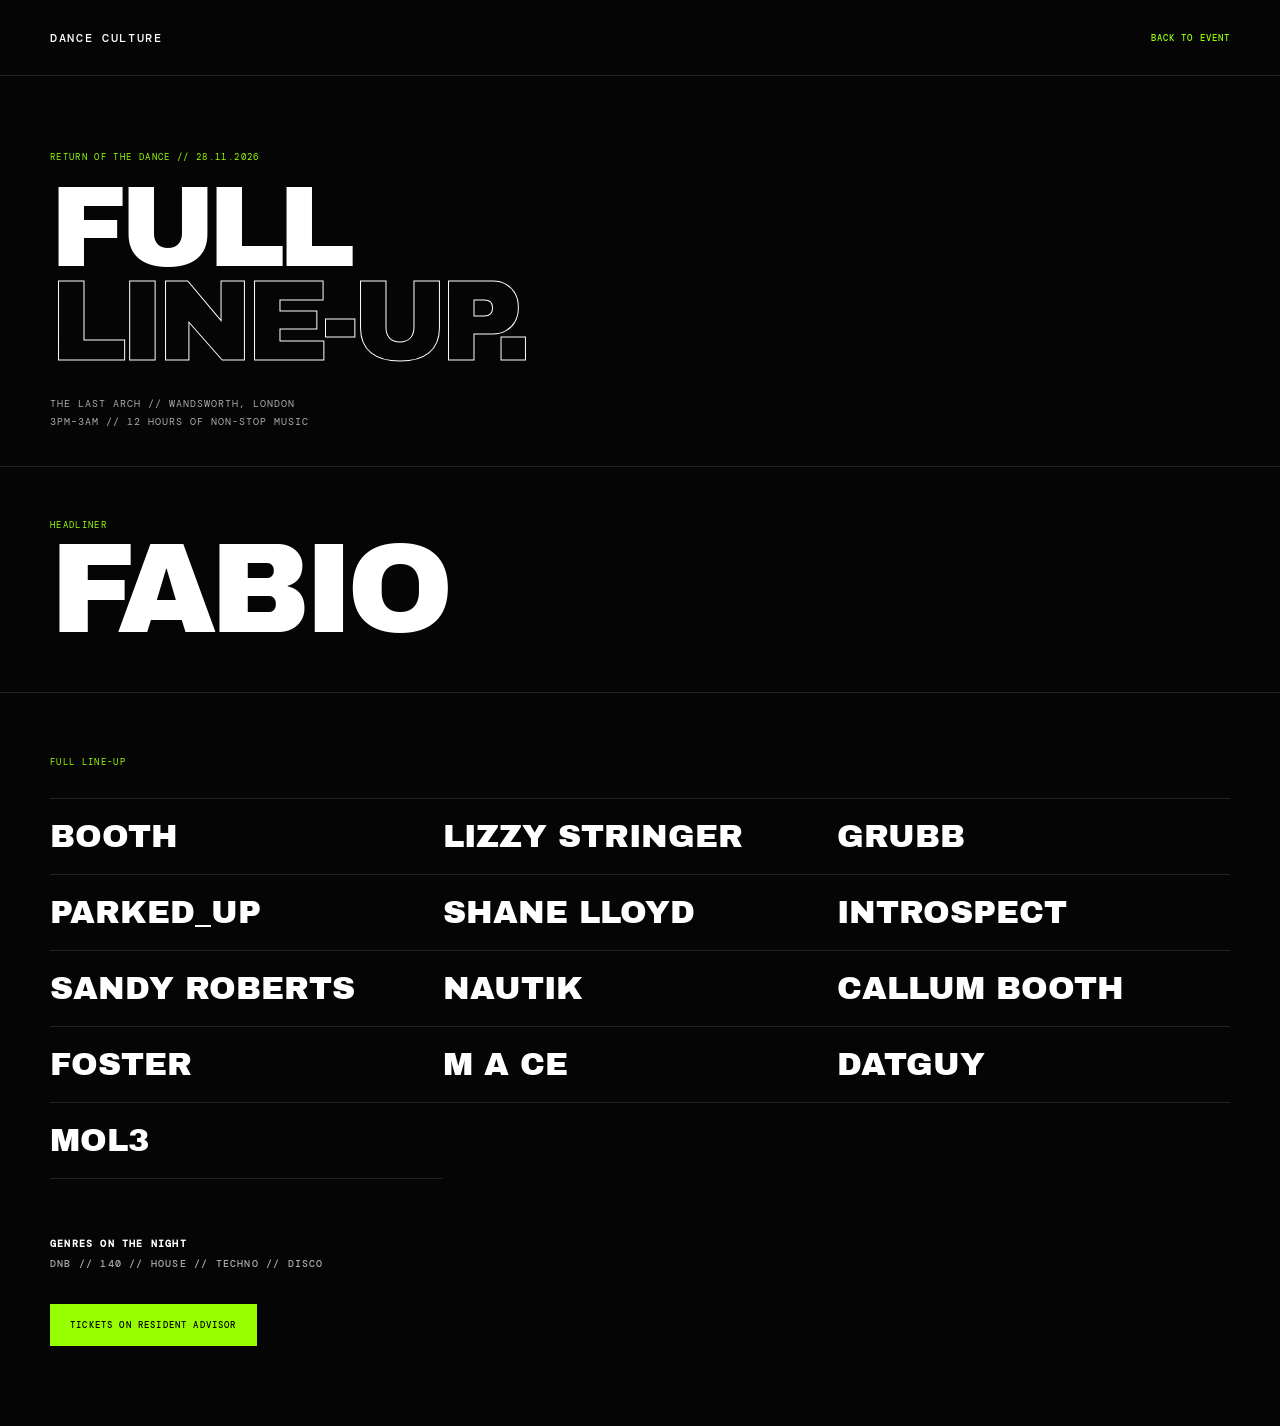
==== lineup.html @ 9f8c2e15 "Add Return of the Dance lineup page" ====
<!doctype html>
<html lang="en"><head><meta charset="utf-8"><meta name="viewport" content="width=device-width,initial-scale=1"><meta name="theme-color" content="#050505"><title>Return of the Dance — Line-up | Dance Culture</title><link rel="preconnect" href="https://fonts.googleapis.com"><link rel="preconnect" href="https://fonts.gstatic.com" crossorigin><link href="https://fonts.googleapis.com/css2?family=Archivo+Black&family=DM+Mono:wght@400;500&family=Inter:wght@400;600&display=swap" rel="stylesheet"><style>
:root{--acid:#98ff00}*{box-sizing:border-box}body{margin:0;background:#050505;color:#fff;font-family:Inter,Arial,sans-serif}.nav{height:76px;border-bottom:1px solid #222;display:flex;align-items:center}.wrap{width:min(1180px,calc(100% - 40px));margin:auto}.nav .wrap{display:flex;justify-content:space-between;align-items:center}.brand{font:500 12px 'DM Mono';letter-spacing:.14em;color:#fff;text-decoration:none}.back{font:500 9px 'DM Mono';letter-spacing:.12em;text-transform:uppercase;color:var(--acid);text-decoration:none}.hero{padding:75px 0 35px}.kicker{font:9px 'DM Mono';letter-spacing:.15em;color:var(--acid);text-transform:uppercase}.hero h1{font:clamp(58px,9vw,132px)/.82 'Archivo Black';letter-spacing:-.065em;margin:18px 0 25px}.hero h1 span{display:block;color:transparent;-webkit-text-stroke:1px #fff}.meta{font:10px 'DM Mono';letter-spacing:.1em;line-height:1.8;color:#aaa}.headliner{border-top:1px solid #222;border-bottom:1px solid #222;padding:45px 0}.headliner small{font:9px 'DM Mono';color:var(--acid);letter-spacing:.15em}.headliner strong{display:block;font:clamp(62px,10vw,150px)/.9 'Archivo Black';letter-spacing:-.05em}.lineup{padding:55px 0 80px}.lineup h2{font:9px 'DM Mono';color:var(--acid);letter-spacing:.15em;text-transform:uppercase;margin-bottom:30px}.names{display:grid;grid-template-columns:repeat(3,1fr);border-top:1px solid #222}.name{padding:20px 0;border-bottom:1px solid #222;font:clamp(20px,2.5vw,34px) 'Archivo Black';text-transform:uppercase}.genres{margin-top:55px;font:500 10px 'DM Mono';letter-spacing:.12em;color:#aaa;line-height:2}.genres strong{color:#fff}.cta{display:inline-block;margin-top:30px;padding:15px 20px;background:var(--acid);color:#050505;text-decoration:none;font:500 9px 'DM Mono';letter-spacing:.13em;text-transform:uppercase}@media(max-width:650px){.wrap{width:calc(100% - 32px)}.hero{padding-top:55px}.names{grid-template-columns:1fr 1fr}.name{font-size:18px}.headliner{padding:35px 0}}
</style></head><body><nav class="nav"><div class="wrap"><a class="brand" href="index.html">DANCE CULTURE</a><a class="back" href="index.html#tickets">Back to event</a></div></nav><main><section class="hero"><div class="wrap"><div class="kicker">Return of the Dance // 28.11.2026</div><h1>FULL <span>LINE-UP.</span></h1><div class="meta">THE LAST ARCH // WANDSWORTH, LONDON<br>3PM–3AM // 12 HOURS OF NON-STOP MUSIC</div></div></section><section class="headliner"><div class="wrap"><small>HEADLINER</small><strong>FABIO</strong></div></section><section class="lineup"><div class="wrap"><h2>Full line-up</h2><div class="names"><div class="name">Booth</div><div class="name">Lizzy Stringer</div><div class="name">Grubb</div><div class="name">Parked_Up</div><div class="name">Shane Lloyd</div><div class="name">Introspect</div><div class="name">Sandy Roberts</div><div class="name">Nautik</div><div class="name">Callum Booth</div><div class="name">Foster</div><div class="name">M A CE</div><div class="name">DatGuy</div><div class="name">Mol3</div></div><div class="genres"><strong>GENRES ON THE NIGHT</strong><br>DNB // 140 // HOUSE // TECHNO // DISCO</div><a class="cta" href="https://ra.co/promoters/195850" target="_blank" rel="noreferrer">Tickets on Resident Advisor</a></div></section></main></body></html>
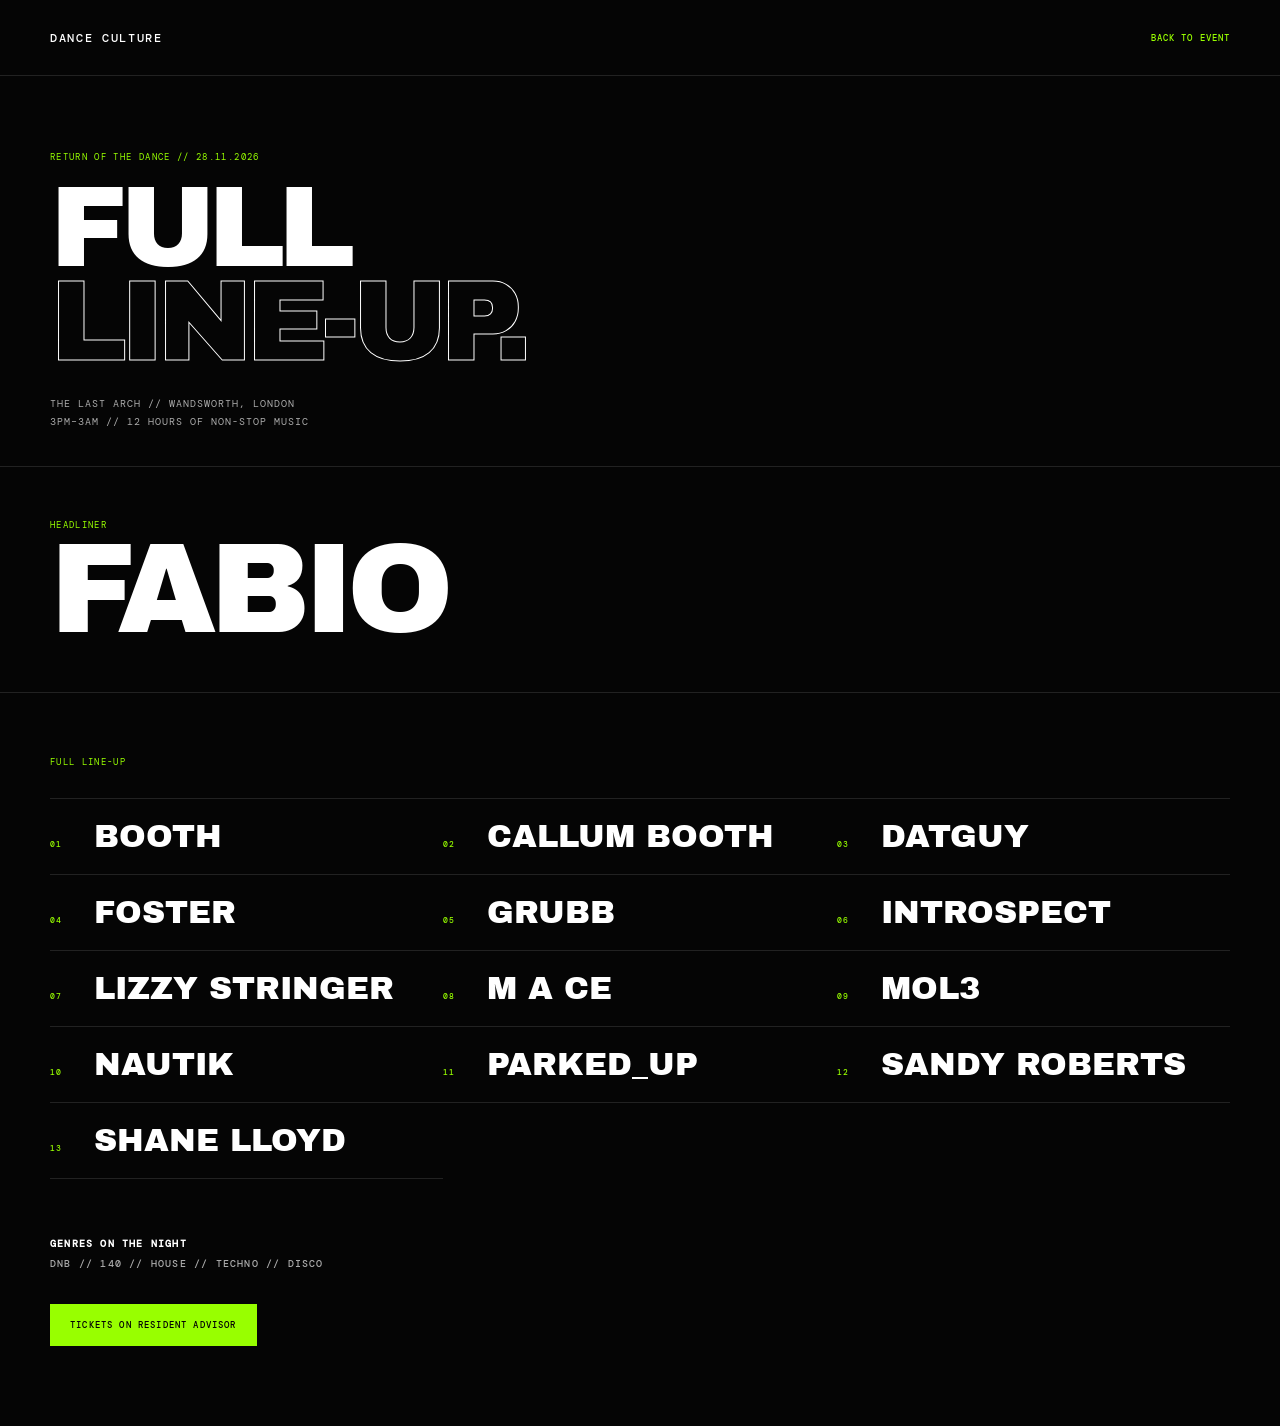
==== commit 7b324ed8: "Alphabetise and refine event lineup" ====
--- a/lineup.html
+++ b/lineup.html
@@ -1,4 +1,4 @@
 <!doctype html>
 <html lang="en"><head><meta charset="utf-8"><meta name="viewport" content="width=device-width,initial-scale=1"><meta name="theme-color" content="#050505"><title>Return of the Dance — Line-up | Dance Culture</title><link rel="preconnect" href="https://fonts.googleapis.com"><link rel="preconnect" href="https://fonts.gstatic.com" crossorigin><link href="https://fonts.googleapis.com/css2?family=Archivo+Black&family=DM+Mono:wght@400;500&family=Inter:wght@400;600&display=swap" rel="stylesheet"><style>
-:root{--acid:#98ff00}*{box-sizing:border-box}body{margin:0;background:#050505;color:#fff;font-family:Inter,Arial,sans-serif}.nav{height:76px;border-bottom:1px solid #222;display:flex;align-items:center}.wrap{width:min(1180px,calc(100% - 40px));margin:auto}.nav .wrap{display:flex;justify-content:space-between;align-items:center}.brand{font:500 12px 'DM Mono';letter-spacing:.14em;color:#fff;text-decoration:none}.back{font:500 9px 'DM Mono';letter-spacing:.12em;text-transform:uppercase;color:var(--acid);text-decoration:none}.hero{padding:75px 0 35px}.kicker{font:9px 'DM Mono';letter-spacing:.15em;color:var(--acid);text-transform:uppercase}.hero h1{font:clamp(58px,9vw,132px)/.82 'Archivo Black';letter-spacing:-.065em;margin:18px 0 25px}.hero h1 span{display:block;color:transparent;-webkit-text-stroke:1px #fff}.meta{font:10px 'DM Mono';letter-spacing:.1em;line-height:1.8;color:#aaa}.headliner{border-top:1px solid #222;border-bottom:1px solid #222;padding:45px 0}.headliner small{font:9px 'DM Mono';color:var(--acid);letter-spacing:.15em}.headliner strong{display:block;font:clamp(62px,10vw,150px)/.9 'Archivo Black';letter-spacing:-.05em}.lineup{padding:55px 0 80px}.lineup h2{font:9px 'DM Mono';color:var(--acid);letter-spacing:.15em;text-transform:uppercase;margin-bottom:30px}.names{display:grid;grid-template-columns:repeat(3,1fr);border-top:1px solid #222}.name{padding:20px 0;border-bottom:1px solid #222;font:clamp(20px,2.5vw,34px) 'Archivo Black';text-transform:uppercase}.genres{margin-top:55px;font:500 10px 'DM Mono';letter-spacing:.12em;color:#aaa;line-height:2}.genres strong{color:#fff}.cta{display:inline-block;margin-top:30px;padding:15px 20px;background:var(--acid);color:#050505;text-decoration:none;font:500 9px 'DM Mono';letter-spacing:.13em;text-transform:uppercase}@media(max-width:650px){.wrap{width:calc(100% - 32px)}.hero{padding-top:55px}.names{grid-template-columns:1fr 1fr}.name{font-size:18px}.headliner{padding:35px 0}}
-</style></head><body><nav class="nav"><div class="wrap"><a class="brand" href="index.html">DANCE CULTURE</a><a class="back" href="index.html#tickets">Back to event</a></div></nav><main><section class="hero"><div class="wrap"><div class="kicker">Return of the Dance // 28.11.2026</div><h1>FULL <span>LINE-UP.</span></h1><div class="meta">THE LAST ARCH // WANDSWORTH, LONDON<br>3PM–3AM // 12 HOURS OF NON-STOP MUSIC</div></div></section><section class="headliner"><div class="wrap"><small>HEADLINER</small><strong>FABIO</strong></div></section><section class="lineup"><div class="wrap"><h2>Full line-up</h2><div class="names"><div class="name">Booth</div><div class="name">Lizzy Stringer</div><div class="name">Grubb</div><div class="name">Parked_Up</div><div class="name">Shane Lloyd</div><div class="name">Introspect</div><div class="name">Sandy Roberts</div><div class="name">Nautik</div><div class="name">Callum Booth</div><div class="name">Foster</div><div class="name">M A CE</div><div class="name">DatGuy</div><div class="name">Mol3</div></div><div class="genres"><strong>GENRES ON THE NIGHT</strong><br>DNB // 140 // HOUSE // TECHNO // DISCO</div><a class="cta" href="https://ra.co/promoters/195850" target="_blank" rel="noreferrer">Tickets on Resident Advisor</a></div></section></main></body></html>+:root{--acid:#98ff00}*{box-sizing:border-box}body{margin:0;background:#050505;color:#fff;font-family:Inter,Arial,sans-serif}.nav{height:76px;border-bottom:1px solid #222;display:flex;align-items:center}.wrap{width:min(1180px,calc(100% - 40px));margin:auto}.nav .wrap{display:flex;justify-content:space-between;align-items:center}.brand{font:500 12px 'DM Mono';letter-spacing:.14em;color:#fff;text-decoration:none}.back{font:500 9px 'DM Mono';letter-spacing:.12em;text-transform:uppercase;color:var(--acid);text-decoration:none}.hero{padding:75px 0 35px}.kicker{font:9px 'DM Mono';letter-spacing:.15em;color:var(--acid);text-transform:uppercase}.hero h1{font:clamp(58px,9vw,132px)/.82 'Archivo Black';letter-spacing:-.065em;margin:18px 0 25px}.hero h1 span{display:block;color:transparent;-webkit-text-stroke:1px #fff}.meta{font:10px 'DM Mono';letter-spacing:.1em;line-height:1.8;color:#aaa}.headliner{border-top:1px solid #222;border-bottom:1px solid #222;padding:45px 0}.headliner small{font:9px 'DM Mono';color:var(--acid);letter-spacing:.15em}.headliner strong{display:block;font:clamp(62px,10vw,150px)/.9 'Archivo Black';letter-spacing:-.05em}.lineup{padding:55px 0 80px}.lineup h2{font:9px 'DM Mono';color:var(--acid);letter-spacing:.15em;text-transform:uppercase;margin-bottom:30px}.names{display:grid;grid-template-columns:repeat(3,1fr);border-top:1px solid #222}.name{display:flex;align-items:baseline;gap:16px;padding:20px 18px 20px 0;border-bottom:1px solid #222;font:clamp(20px,2.5vw,34px) 'Archivo Black';text-transform:uppercase}.name span{min-width:28px;color:var(--acid);font:500 8px 'DM Mono';letter-spacing:.12em}.genres{margin-top:55px;font:500 10px 'DM Mono';letter-spacing:.12em;color:#aaa;line-height:2}.genres strong{color:#fff}.cta{display:inline-block;margin-top:30px;padding:15px 20px;background:var(--acid);color:#050505;text-decoration:none;font:500 9px 'DM Mono';letter-spacing:.13em;text-transform:uppercase}@media(max-width:650px){.wrap{width:calc(100% - 32px)}.hero{padding-top:55px}.names{grid-template-columns:1fr 1fr}.name{font-size:18px}.headliner{padding:35px 0}}
+</style></head><body><nav class="nav"><div class="wrap"><a class="brand" href="index.html">DANCE CULTURE</a><a class="back" href="index.html#tickets">Back to event</a></div></nav><main><section class="hero"><div class="wrap"><div class="kicker">Return of the Dance // 28.11.2026</div><h1>FULL <span>LINE-UP.</span></h1><div class="meta">THE LAST ARCH // WANDSWORTH, LONDON<br>3PM–3AM // 12 HOURS OF NON-STOP MUSIC</div></div></section><section class="headliner"><div class="wrap"><small>HEADLINER</small><strong>FABIO</strong></div></section><section class="lineup"><div class="wrap"><h2>Full line-up</h2><div class="names"><div class="name"><span>01</span>Booth</div><div class="name"><span>02</span>Callum Booth</div><div class="name"><span>03</span>DatGuy</div><div class="name"><span>04</span>Foster</div><div class="name"><span>05</span>Grubb</div><div class="name"><span>06</span>Introspect</div><div class="name"><span>07</span>Lizzy Stringer</div><div class="name"><span>08</span>M A CE</div><div class="name"><span>09</span>Mol3</div><div class="name"><span>10</span>Nautik</div><div class="name"><span>11</span>Parked_Up</div><div class="name"><span>12</span>Sandy Roberts</div><div class="name"><span>13</span>Shane Lloyd</div></div><div class="genres"><strong>GENRES ON THE NIGHT</strong><br>DNB // 140 // HOUSE // TECHNO // DISCO</div><a class="cta" href="https://ra.co/promoters/195850" target="_blank" rel="noreferrer">Tickets on Resident Advisor</a></div></section></main></body></html>
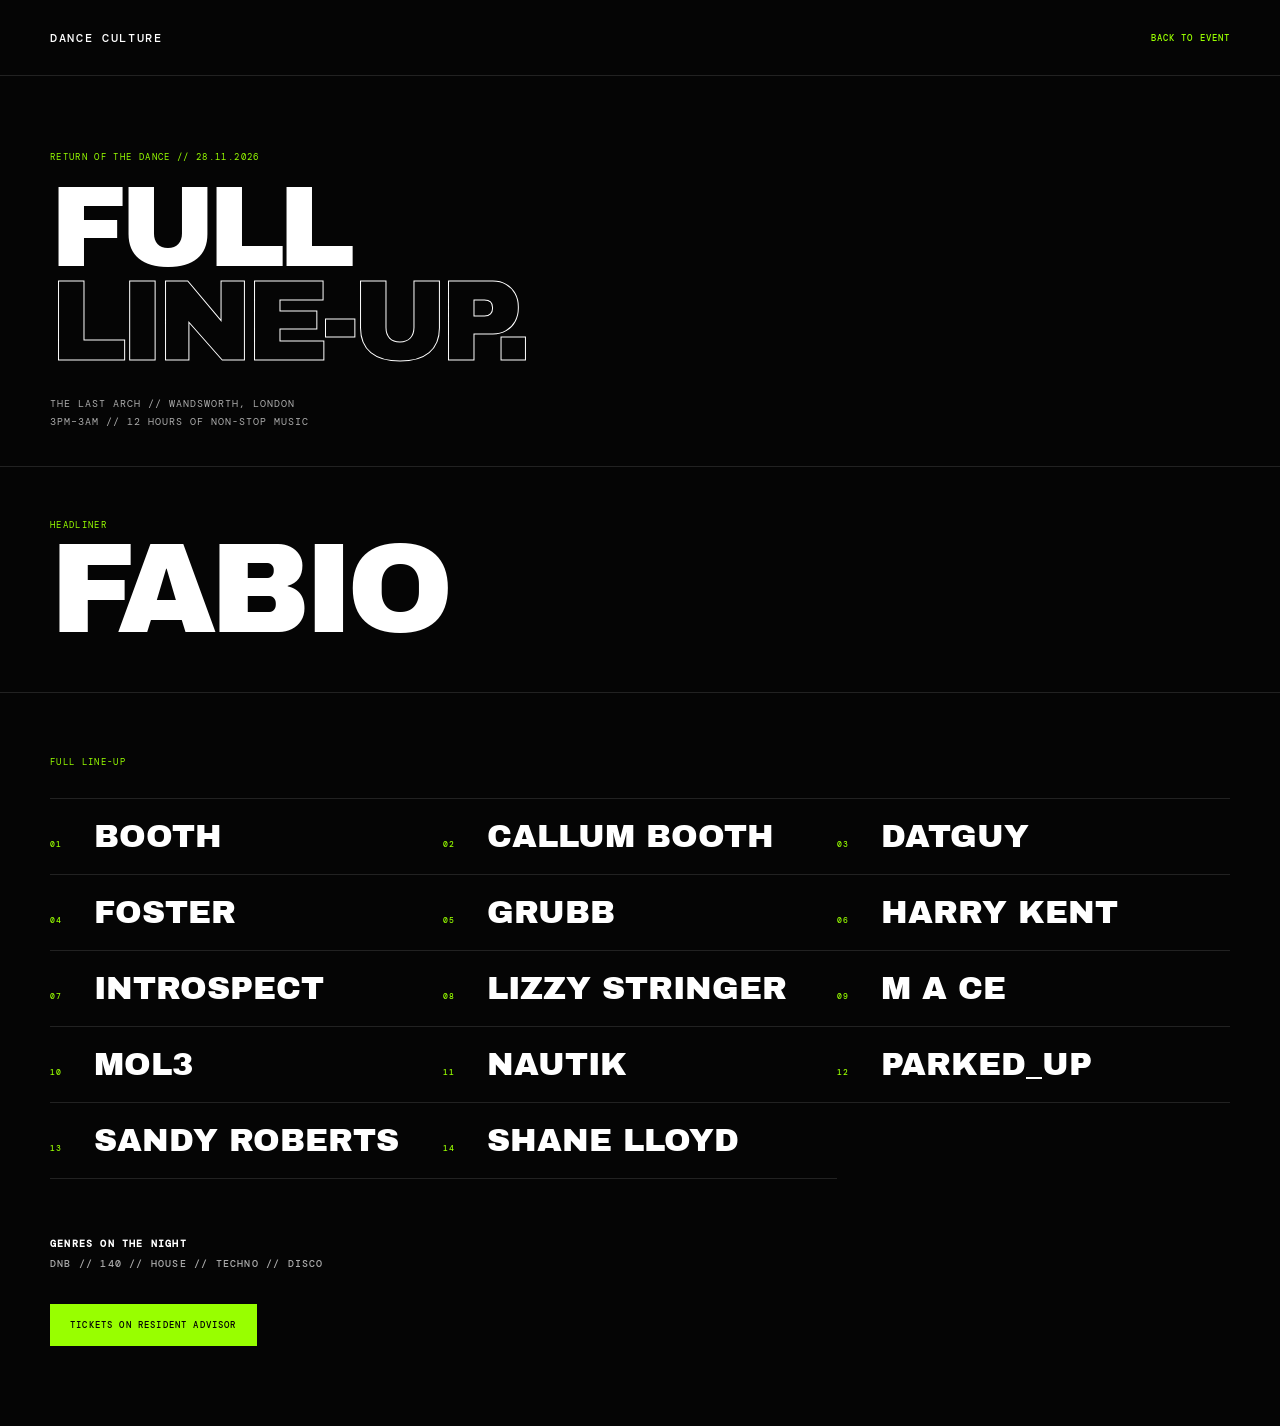
==== commit be900330: "Add Harry Kent to Return of the Dance lineup" ====
--- a/lineup.html
+++ b/lineup.html
@@ -1,4 +1,4 @@
 <!doctype html>
 <html lang="en"><head><meta charset="utf-8"><meta name="viewport" content="width=device-width,initial-scale=1"><meta name="theme-color" content="#050505"><title>Return of the Dance — Line-up | Dance Culture</title><link rel="preconnect" href="https://fonts.googleapis.com"><link rel="preconnect" href="https://fonts.gstatic.com" crossorigin><link href="https://fonts.googleapis.com/css2?family=Archivo+Black&family=DM+Mono:wght@400;500&family=Inter:wght@400;600&display=swap" rel="stylesheet"><style>
 :root{--acid:#98ff00}*{box-sizing:border-box}body{margin:0;background:#050505;color:#fff;font-family:Inter,Arial,sans-serif}.nav{height:76px;border-bottom:1px solid #222;display:flex;align-items:center}.wrap{width:min(1180px,calc(100% - 40px));margin:auto}.nav .wrap{display:flex;justify-content:space-between;align-items:center}.brand{font:500 12px 'DM Mono';letter-spacing:.14em;color:#fff;text-decoration:none}.back{font:500 9px 'DM Mono';letter-spacing:.12em;text-transform:uppercase;color:var(--acid);text-decoration:none}.hero{padding:75px 0 35px}.kicker{font:9px 'DM Mono';letter-spacing:.15em;color:var(--acid);text-transform:uppercase}.hero h1{font:clamp(58px,9vw,132px)/.82 'Archivo Black';letter-spacing:-.065em;margin:18px 0 25px}.hero h1 span{display:block;color:transparent;-webkit-text-stroke:1px #fff}.meta{font:10px 'DM Mono';letter-spacing:.1em;line-height:1.8;color:#aaa}.headliner{border-top:1px solid #222;border-bottom:1px solid #222;padding:45px 0}.headliner small{font:9px 'DM Mono';color:var(--acid);letter-spacing:.15em}.headliner strong{display:block;font:clamp(62px,10vw,150px)/.9 'Archivo Black';letter-spacing:-.05em}.lineup{padding:55px 0 80px}.lineup h2{font:9px 'DM Mono';color:var(--acid);letter-spacing:.15em;text-transform:uppercase;margin-bottom:30px}.names{display:grid;grid-template-columns:repeat(3,1fr);border-top:1px solid #222}.name{display:flex;align-items:baseline;gap:16px;padding:20px 18px 20px 0;border-bottom:1px solid #222;font:clamp(20px,2.5vw,34px) 'Archivo Black';text-transform:uppercase}.name span{min-width:28px;color:var(--acid);font:500 8px 'DM Mono';letter-spacing:.12em}.genres{margin-top:55px;font:500 10px 'DM Mono';letter-spacing:.12em;color:#aaa;line-height:2}.genres strong{color:#fff}.cta{display:inline-block;margin-top:30px;padding:15px 20px;background:var(--acid);color:#050505;text-decoration:none;font:500 9px 'DM Mono';letter-spacing:.13em;text-transform:uppercase}@media(max-width:650px){.wrap{width:calc(100% - 32px)}.hero{padding-top:55px}.names{grid-template-columns:1fr 1fr}.name{font-size:18px}.headliner{padding:35px 0}}
-</style></head><body><nav class="nav"><div class="wrap"><a class="brand" href="index.html">DANCE CULTURE</a><a class="back" href="index.html#tickets">Back to event</a></div></nav><main><section class="hero"><div class="wrap"><div class="kicker">Return of the Dance // 28.11.2026</div><h1>FULL <span>LINE-UP.</span></h1><div class="meta">THE LAST ARCH // WANDSWORTH, LONDON<br>3PM–3AM // 12 HOURS OF NON-STOP MUSIC</div></div></section><section class="headliner"><div class="wrap"><small>HEADLINER</small><strong>FABIO</strong></div></section><section class="lineup"><div class="wrap"><h2>Full line-up</h2><div class="names"><div class="name"><span>01</span>Booth</div><div class="name"><span>02</span>Callum Booth</div><div class="name"><span>03</span>DatGuy</div><div class="name"><span>04</span>Foster</div><div class="name"><span>05</span>Grubb</div><div class="name"><span>06</span>Introspect</div><div class="name"><span>07</span>Lizzy Stringer</div><div class="name"><span>08</span>M A CE</div><div class="name"><span>09</span>Mol3</div><div class="name"><span>10</span>Nautik</div><div class="name"><span>11</span>Parked_Up</div><div class="name"><span>12</span>Sandy Roberts</div><div class="name"><span>13</span>Shane Lloyd</div></div><div class="genres"><strong>GENRES ON THE NIGHT</strong><br>DNB // 140 // HOUSE // TECHNO // DISCO</div><a class="cta" href="https://ra.co/promoters/195850" target="_blank" rel="noreferrer">Tickets on Resident Advisor</a></div></section></main></body></html>+</style></head><body><nav class="nav"><div class="wrap"><a class="brand" href="index.html">DANCE CULTURE</a><a class="back" href="index.html#tickets">Back to event</a></div></nav><main><section class="hero"><div class="wrap"><div class="kicker">Return of the Dance // 28.11.2026</div><h1>FULL <span>LINE-UP.</span></h1><div class="meta">THE LAST ARCH // WANDSWORTH, LONDON<br>3PM–3AM // 12 HOURS OF NON-STOP MUSIC</div></div></section><section class="headliner"><div class="wrap"><small>HEADLINER</small><strong>FABIO</strong></div></section><section class="lineup"><div class="wrap"><h2>Full line-up</h2><div class="names"><div class="name"><span>01</span>Booth</div><div class="name"><span>02</span>Callum Booth</div><div class="name"><span>03</span>DatGuy</div><div class="name"><span>04</span>Foster</div><div class="name"><span>05</span>Grubb</div><div class="name"><span>06</span>Harry Kent</div><div class="name"><span>07</span>Introspect</div><div class="name"><span>08</span>Lizzy Stringer</div><div class="name"><span>09</span>M A CE</div><div class="name"><span>10</span>Mol3</div><div class="name"><span>11</span>Nautik</div><div class="name"><span>12</span>Parked_Up</div><div class="name"><span>13</span>Sandy Roberts</div><div class="name"><span>14</span>Shane Lloyd</div></div><div class="genres"><strong>GENRES ON THE NIGHT</strong><br>DNB // 140 // HOUSE // TECHNO // DISCO</div><a class="cta" href="https://ra.co/events/2556170" target="_blank" rel="noreferrer">Tickets on Resident Advisor</a></div></section></main></body></html>
